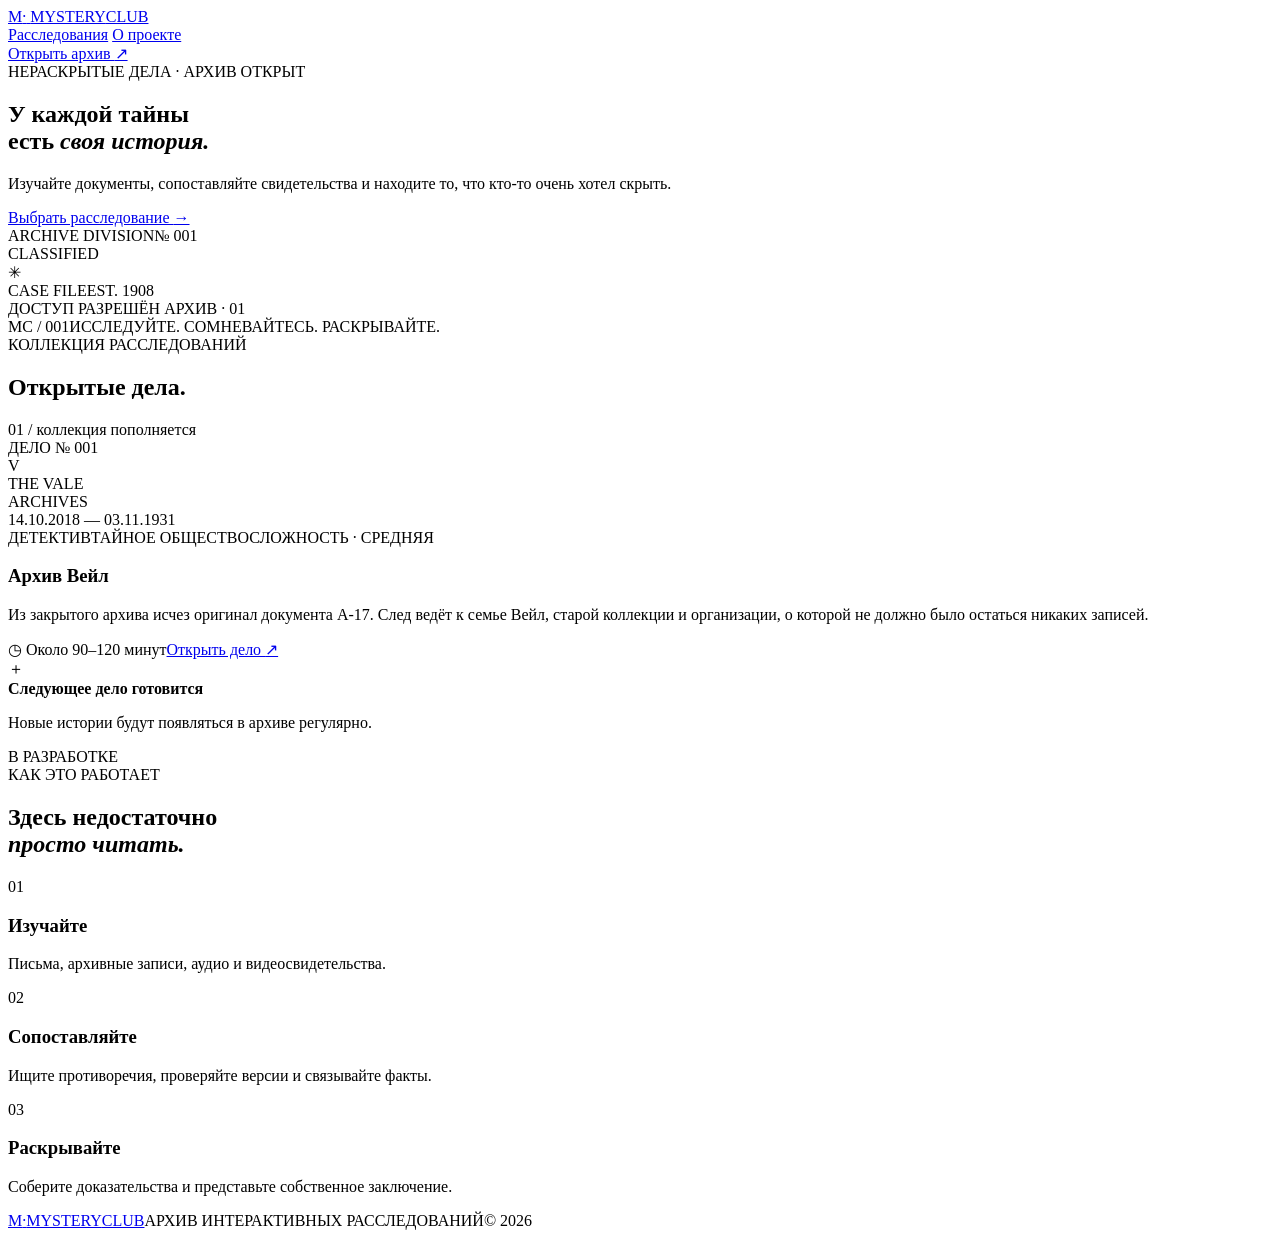
==== index.html @ b2b56231 "Create mystery platform homepage" ====
<!doctype html>
<html lang="ru">
<head>
  <meta charset="UTF-8">
  <meta name="viewport" content="width=device-width, initial-scale=1">
  <meta name="theme-color" content="#111318">
  <meta name="description" content="Интерактивные расследования, тайные архивы и истории, в которых каждая улика имеет значение.">
  <title>Mystery Club — интерактивные расследования</title>
  <link rel="preconnect" href="https://fonts.googleapis.com">
  <link rel="preconnect" href="https://fonts.gstatic.com" crossorigin>
  <link href="https://fonts.googleapis.com/css2?family=DM+Mono:wght@400;500&family=Manrope:wght@400;500;600;700;800&display=swap" rel="stylesheet">
  <link rel="stylesheet" href="styles.css">
</head>
<body>
  <div class="noise" aria-hidden="true"></div>
  <header class="topbar">
    <a class="brand" href="#" aria-label="Mystery Club — главная">
      <span class="brand-mark">M<span>·</span></span>
      <span class="brand-name">MYSTERY<span>CLUB</span></span>
    </a>
    <nav class="nav">
      <a class="active" href="#cases">Расследования</a>
      <a href="#about">О проекте</a>
    </nav>
    <a class="top-link" href="#cases">Открыть архив <span>↗</span></a>
  </header>

  <main>
    <section class="hero">
      <div class="hero-copy">
        <div class="eyebrow"><span class="live-dot"></span> НЕРАСКРЫТЫЕ ДЕЛА · АРХИВ ОТКРЫТ</div>
        <h1>У каждой тайны<br>есть <em>своя история.</em></h1>
        <p class="hero-text">Изучайте документы, сопоставляйте свидетельства и находите то, что кто-то очень хотел скрыть.</p>
        <a class="primary-button" href="#cases">Выбрать расследование <span>→</span></a>
      </div>
      <div class="hero-art" aria-label="Иллюстрация старого архивного дела">
        <div class="orbit orbit-one"></div><div class="orbit orbit-two"></div>
        <div class="file-card">
          <div class="file-top"><span>ARCHIVE DIVISION</span><span>№ 001</span></div>
          <div class="file-stamp">CLASSIFIED</div>
          <div class="file-symbol">✳</div>
          <div class="file-lines"><i></i><i></i><i></i></div>
          <div class="file-bottom"><span>CASE FILE</span><span>EST. 1908</span></div>
        </div>
        <span class="art-note note-a">ДОСТУП РАЗРЕШЁН</span>
        <span class="art-note note-b">АРХИВ · 01</span>
      </div>
      <div class="hero-index"><span>MC / 001</span><span>ИССЛЕДУЙТЕ. СОМНЕВАЙТЕСЬ. РАСКРЫВАЙТЕ.</span></div>
    </section>

    <section class="cases-section" id="cases">
      <div class="section-heading">
        <div><div class="eyebrow">КОЛЛЕКЦИЯ РАССЛЕДОВАНИЙ</div><h2>Открытые дела<span class="muted">.</span></h2></div>
        <div class="case-count"><span>01</span> /  коллекция пополняется</div>
      </div>
      <article class="case-card featured">
        <div class="case-visual">
          <div class="case-number">ДЕЛО № 001</div>
          <div class="case-seal">V</div>
          <div class="case-visual-caption">THE VALE<br>ARCHIVES</div>
          <div class="case-date">14.10.2018 — 03.11.1931</div>
        </div>
        <div class="case-info">
          <div class="case-meta"><span class="tag">ДЕТЕКТИВ</span><span class="tag">ТАЙНОЕ ОБЩЕСТВО</span><span class="difficulty">СЛОЖНОСТЬ · СРЕДНЯЯ</span></div>
          <h3>Архив Вейл</h3>
          <p>Из закрытого архива исчез оригинал документа А-17. След ведёт к семье Вейл, старой коллекции и организации, о которой не должно было остаться никаких записей.</p>
          <div class="case-bottom"><span class="duration">◷ Около 90–120 минут</span><a class="text-button" href="cases/vale-archive/">Открыть дело <span>↗</span></a></div>
        </div>
      </article>
      <div class="coming-card">
        <span class="coming-icon">＋</span>
        <div><strong>Следующее дело готовится</strong><p>Новые истории будут появляться в архиве регулярно.</p></div>
        <span class="coming-label">В РАЗРАБОТКЕ</span>
      </div>
    </section>

    <section class="about-section" id="about">
      <div class="eyebrow">КАК ЭТО РАБОТАЕТ</div>
      <h2>Здесь недостаточно<br><em>просто читать.</em></h2>
      <div class="steps">
        <div class="step"><span>01</span><h3>Изучайте</h3><p>Письма, архивные записи, аудио и видеосвидетельства.</p></div>
        <div class="step"><span>02</span><h3>Сопоставляйте</h3><p>Ищите противоречия, проверяйте версии и связывайте факты.</p></div>
        <div class="step"><span>03</span><h3>Раскрывайте</h3><p>Соберите доказательства и представьте собственное заключение.</p></div>
      </div>
    </section>
  </main>

  <footer><a class="brand footer-brand" href="#"><span class="brand-mark">M<span>·</span></span><span class="brand-name">MYSTERY<span>CLUB</span></span></a><span>АРХИВ ИНТЕРАКТИВНЫХ РАССЛЕДОВАНИЙ</span><span>© 2026</span></footer>
  <script src="script.js"></script>
</body>
</html>
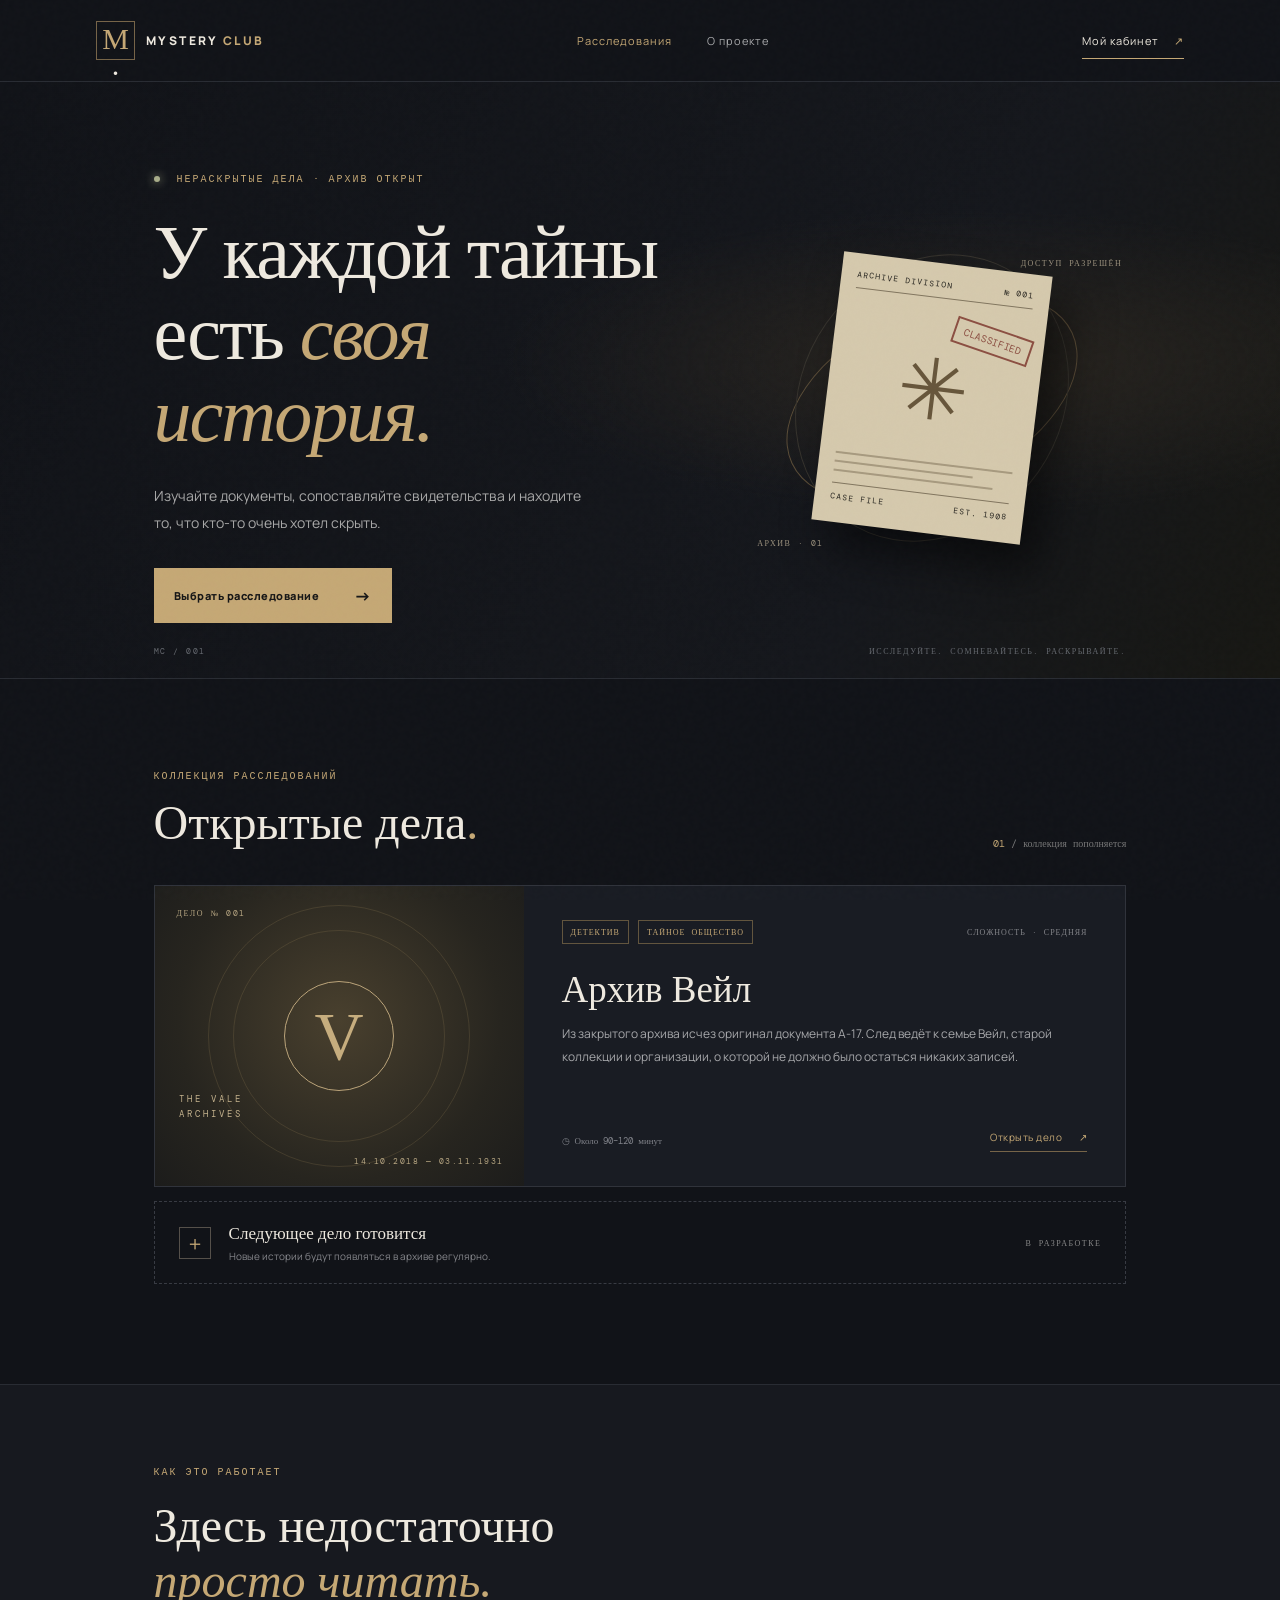
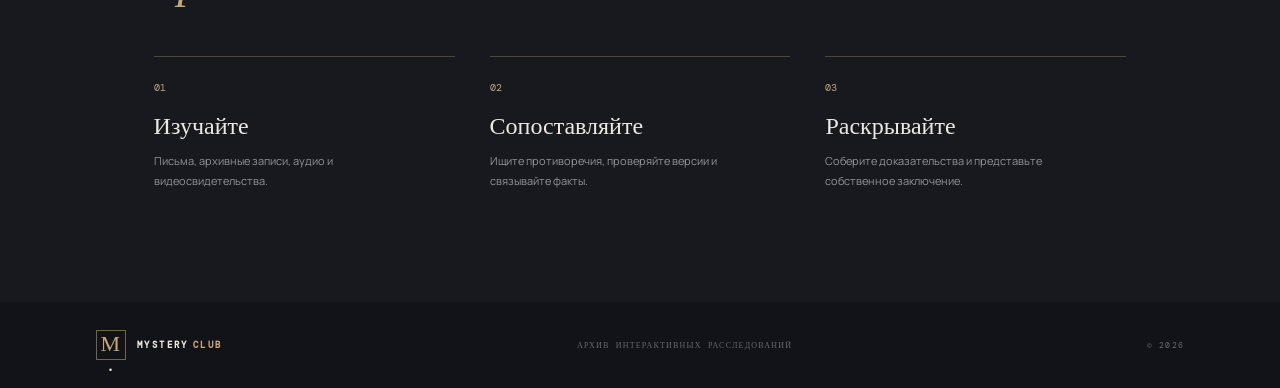
==== commit 1440004d: "Add workspace link to homepage" ====
--- a/index.html
+++ b/index.html
@@ -22,7 +22,7 @@
       <a class="active" href="#cases">Расследования</a>
       <a href="#about">О проекте</a>
     </nav>
-    <a class="top-link" href="#cases">Открыть архив <span>↗</span></a>
+    <a class="top-link" href="workspace/">Мой кабинет <span>↗</span></a>
   </header>
 
   <main>
--- a/styles.css
+++ b/styles.css
@@ -0,0 +1 @@
+:root{--bg:#111318;--panel:#191c23;--panel2:#20242d;--text:#eee9df;--muted:#96979a;--gold:#c5a875;--line:#343741;--serif:Georgia,'Times New Roman',serif}*{box-sizing:border-box}html{scroll-behavior:smooth}body{margin:0;background:var(--bg);color:var(--text);font-family:Manrope,Arial,sans-serif;overflow-x:hidden}.noise{position:fixed;inset:0;pointer-events:none;opacity:.035;z-index:5;background-image:url("data:image/svg+xml,%3Csvg viewBox='0 0 180 180' xmlns='http://www.w3.org/2000/svg'%3E%3Cfilter id='n'%3E%3CfeTurbulence type='fractalNoise' baseFrequency='.9' numOctaves='3' stitchTiles='stitch'/%3E%3C/filter%3E%3Crect width='100%25' height='100%25' filter='url(%23n)' opacity='.5'/%3E%3C/svg%3E")}.topbar{height:82px;padding:0 7.5%;display:flex;align-items:center;justify-content:space-between;border-bottom:1px solid #292c33;position:relative;z-index:2}.brand{display:flex;align-items:center;gap:11px;text-decoration:none;color:var(--text)}.brand-mark{font:30px var(--serif);color:var(--gold);border:1px solid #766448;width:39px;height:39px;display:grid;place-items:center}.brand-mark span{color:var(--text)}.brand-name{font-size:12px;letter-spacing:2.4px;font-weight:800}.brand-name span{color:var(--gold);margin-left:4px}.nav{display:flex;gap:35px}.nav a,.top-link{font-size:11px;letter-spacing:1px;text-decoration:none;color:#a7a8aa}.nav a.active{color:var(--gold)}.top-link{color:var(--text);border-bottom:1px solid var(--gold);padding:10px 0}.top-link span{color:var(--gold);margin-left:12px}.hero{min-height:570px;padding:90px 12% 55px;position:relative;display:flex;align-items:center;justify-content:space-between;gap:40px;border-bottom:1px solid #292c33;background:radial-gradient(ellipse at 76% 47%,#29251f 0,transparent 34%),linear-gradient(115deg,#111318,#15171c 70%,#171713)}.hero-copy{max-width:570px;z-index:1}.eyebrow{font:10px 'DM Mono',monospace;letter-spacing:2px;color:var(--gold)}.live-dot{display:inline-block;width:6px;height:6px;border-radius:50%;background:#a9ad8a;margin-right:9px;box-shadow:0 0 10px #a9ad8a}.hero h1{font:clamp(48px,6vw,76px)/1.07 var(--serif);font-weight:400;letter-spacing:-2px;margin:27px 0}.hero h1 em,.about-section h2 em{color:var(--gold);font-weight:400}.hero-text{max-width:430px;color:#a8a8a8;font-size:14px;line-height:1.9;margin-bottom:32px}.primary-button{display:inline-flex;align-items:center;gap:35px;background:var(--gold);color:#171717;padding:16px 20px;text-decoration:none;font-size:11px;font-weight:800;letter-spacing:.5px}.primary-button span{font-size:17px}.hero-art{width:330px;height:340px;position:relative;display:grid;place-items:center;margin-right:3%}.orbit{position:absolute;border:1px solid #5b4d38;border-radius:50%;transform:rotate(-25deg)}.orbit-one{width:310px;height:180px}.orbit-two{width:260px;height:300px;transform:rotate(35deg);border-color:#37342e}.file-card{width:210px;height:270px;background:#d5c9ad;color:#27251f;padding:16px;transform:rotate(7deg);box-shadow:20px 25px 45px #0008;position:relative}.file-top,.file-bottom{display:flex;justify-content:space-between;font:8px 'DM Mono',monospace;letter-spacing:1px;border-bottom:1px solid #82765f;padding-bottom:8px}.file-stamp{position:absolute;right:12px;top:58px;border:2px solid #8c4f42;color:#8c4f42;padding:5px 8px;font:10px 'DM Mono';transform:rotate(12deg)}.file-symbol{font:85px var(--serif);text-align:center;margin:42px 0 23px;color:#67563b}.file-lines{display:grid;gap:7px}.file-lines i{height:2px;background:#a79a7f;width:100%}.file-lines i:nth-child(2){width:78%}.file-lines i:nth-child(3){width:90%}.file-bottom{position:absolute;bottom:13px;left:16px;right:16px;border:0;border-top:1px solid #82765f;padding-top:8px}.art-note{position:absolute;font:8px 'DM Mono';letter-spacing:1.5px;color:#9c927e}.note-a{top:30px;right:-25px}.note-b{bottom:20px;left:-10px}.hero-index{position:absolute;bottom:22px;left:12%;right:12%;display:flex;justify-content:space-between;font:8px 'DM Mono';letter-spacing:1.5px;color:#666a70}.cases-section{padding:90px 12% 100px}.section-heading{display:flex;justify-content:space-between;align-items:end;margin-bottom:35px}.section-heading h2,.about-section h2{font:48px var(--serif);font-weight:400;margin:13px 0 0}.muted{color:var(--gold)}.case-count{font:10px 'DM Mono';color:#777}.case-count span{color:var(--gold)}.case-card{display:grid;grid-template-columns:38% 62%;background:var(--panel);border:1px solid #30333b;min-height:300px}.case-visual{background:radial-gradient(circle at 50% 45%,#49402e,#27251f 65%,#1c1c1b);position:relative;min-height:300px;display:flex;align-items:center;justify-content:center;overflow:hidden}.case-visual:before,.case-visual:after{content:"";position:absolute;width:260px;height:260px;border:1px solid #8d7952;border-radius:50%;opacity:.25}.case-visual:after{width:210px;height:210px}.case-number,.case-date{position:absolute;font:8px 'DM Mono';letter-spacing:1.5px;color:#b8a783}.case-number{top:22px;left:22px}.case-date{bottom:20px;right:20px}.case-seal{width:110px;height:110px;border:1px solid #bba47a;border-radius:50%;display:grid;place-items:center;font:68px var(--serif);color:#c6ad7e;z-index:1}.case-visual-caption{position:absolute;bottom:65px;left:24px;font:9px/1.6 'DM Mono';letter-spacing:3px;color:#c4b28d}.case-info{padding:34px 38px;display:flex;flex-direction:column}.case-meta{display:flex;gap:9px;align-items:center;flex-wrap:wrap}.tag{font:8px 'DM Mono';letter-spacing:1px;border:1px solid #62553e;color:var(--gold);padding:6px 8px}.difficulty{font:8px 'DM Mono';letter-spacing:1px;color:#85868b;margin-left:auto}.case-info h3{font:37px var(--serif);font-weight:400;margin:24px 0 12px}.case-info p{font-size:12px;line-height:1.9;color:#a6a7aa;max-width:560px;margin:0}.case-bottom{margin-top:auto;padding-top:24px;display:flex;justify-content:space-between;align-items:center}.duration{font:9px 'DM Mono';color:#81838a}.text-button{font-size:10px;letter-spacing:.5px;text-decoration:none;color:var(--gold);border-bottom:1px solid #766448;padding-bottom:7px}.text-button span{margin-left:14px}.coming-card{margin-top:14px;border:1px dashed #383b43;padding:20px 24px;display:flex;align-items:center;gap:18px}.coming-icon{width:32px;height:32px;border:1px solid #55504a;display:grid;place-items:center;color:var(--gold);font-size:20px}.coming-card strong{font:17px var(--serif);font-weight:400}.coming-card p{font-size:10px;color:#85868b;margin:5px 0 0}.coming-label{margin-left:auto;font:8px 'DM Mono';letter-spacing:1.5px;color:#888}.about-section{padding:80px 12% 100px;background:#17191f;border-top:1px solid #292c33}.about-section h2{margin:20px 0 48px}.steps{display:grid;grid-template-columns:repeat(3,1fr);gap:35px}.step{border-top:1px solid #4b453a;padding-top:17px}.step>span{font:10px 'DM Mono';color:var(--gold)}.step h3{font:24px var(--serif);font-weight:400;margin:17px 0 8px}.step p{font-size:11px;line-height:1.8;color:#92949a;max-width:230px}footer{padding:28px 7.5%;display:flex;align-items:center;justify-content:space-between;color:#666970;font:8px 'DM Mono';letter-spacing:1.2px}.footer-brand .brand-mark{width:30px;height:30px;font-size:22px}.footer-brand .brand-name{font-size:9px}@media(max-width:760px){.topbar{height:70px;padding:0 6%}.nav{display:none}.top-link{font-size:9px}.hero{padding:65px 7% 75px;min-height:auto}.hero-art{position:absolute;right:-85px;top:75px;opacity:.22;transform:scale(.8)}.hero-copy{max-width:100%}.hero h1{font-size:54px}.hero-text{font-size:12px;max-width:330px}.hero-index{left:7%;right:7%;font-size:7px}.hero-index span:last-child{max-width:180px;text-align:right}.cases-section,.about-section{padding:65px 6%}.section-heading{align-items:start;gap:15px;flex-direction:column}.section-heading h2,.about-section h2{font-size:40px}.case-card{grid-template-columns:1fr}.case-visual{min-height:230px}.case-info{padding:26px 22px;min-height:280px}.case-info h3{font-size:32px}.difficulty{margin-left:0}.case-bottom{gap:15px}.duration{font-size:8px}.coming-card{padding:16px;gap:12px}.coming-card strong{font-size:15px}.coming-card p{max-width:190px;line-height:1.6}.coming-label{display:none}.steps{grid-template-columns:1fr;gap:25px}.step p{max-width:100%}footer{padding:24px 6%;gap:15px;flex-wrap:wrap}footer>span:nth-child(2){order:3;width:100%}}
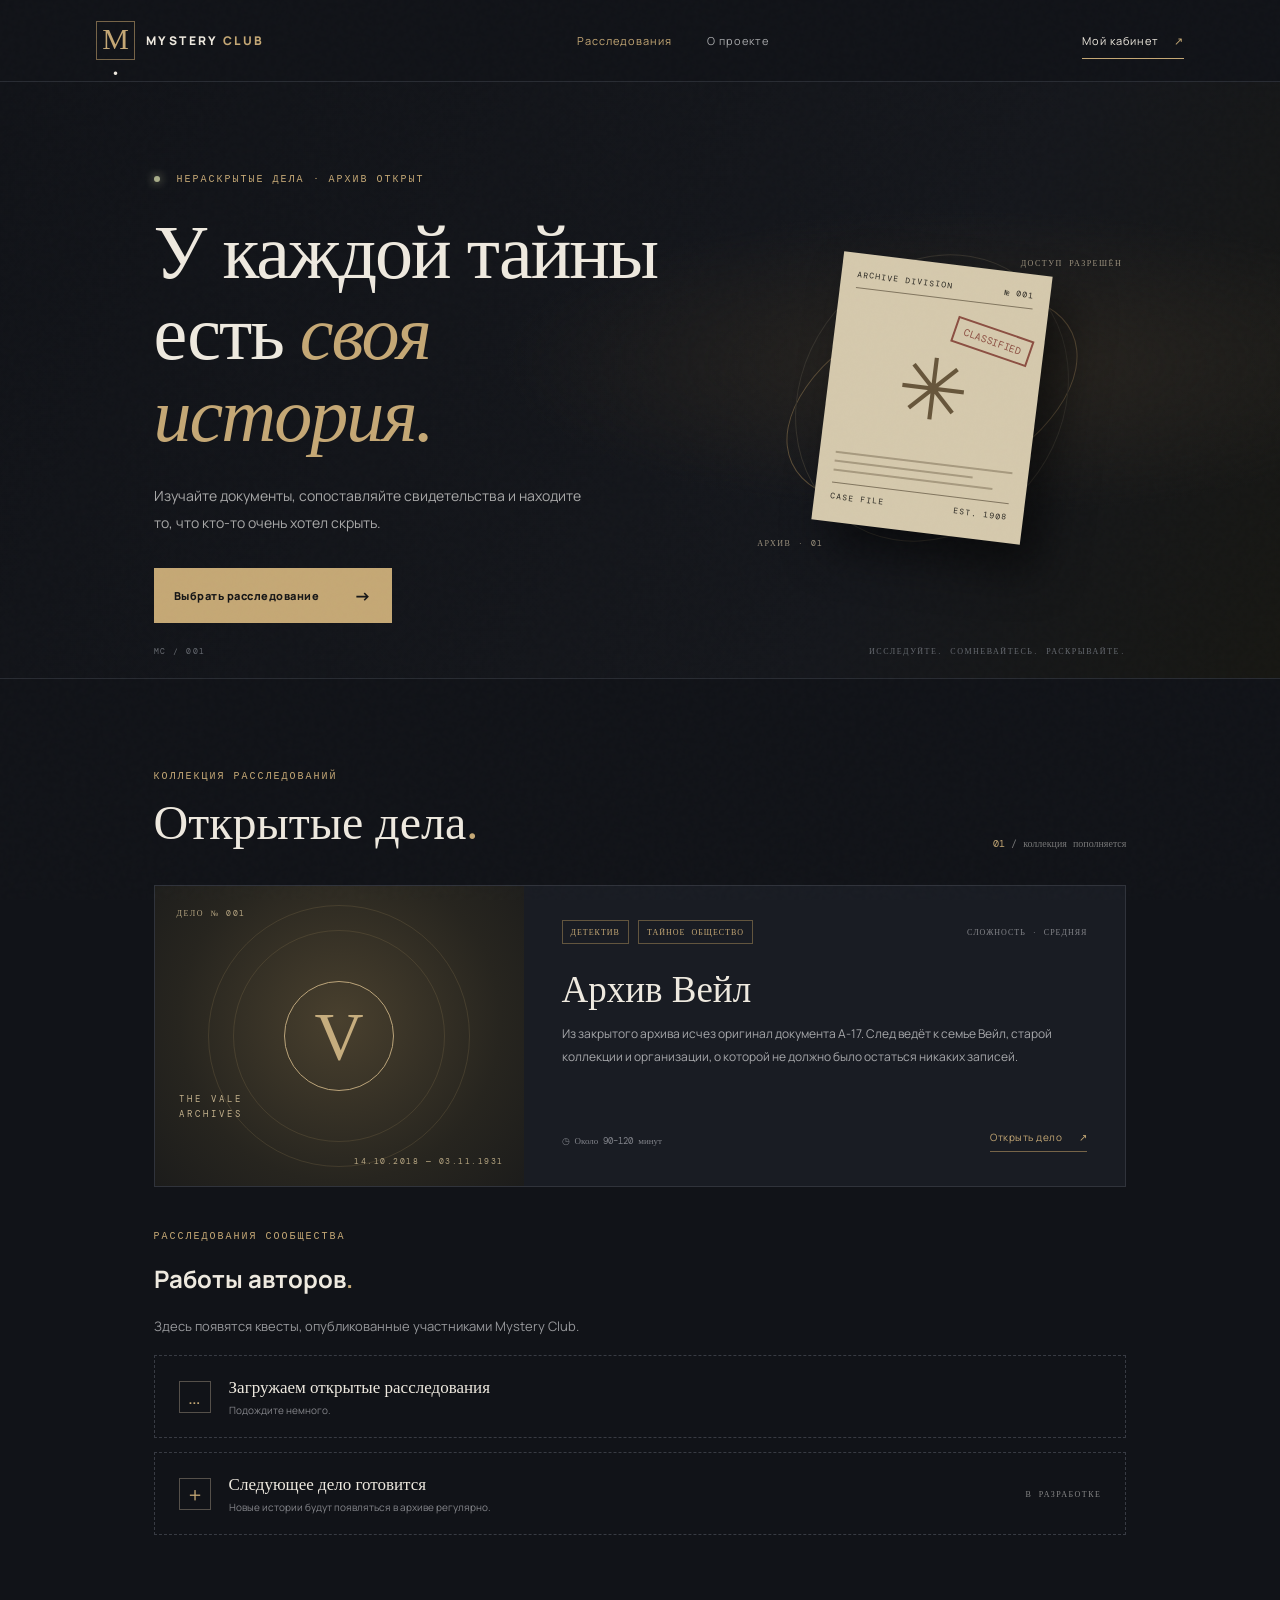
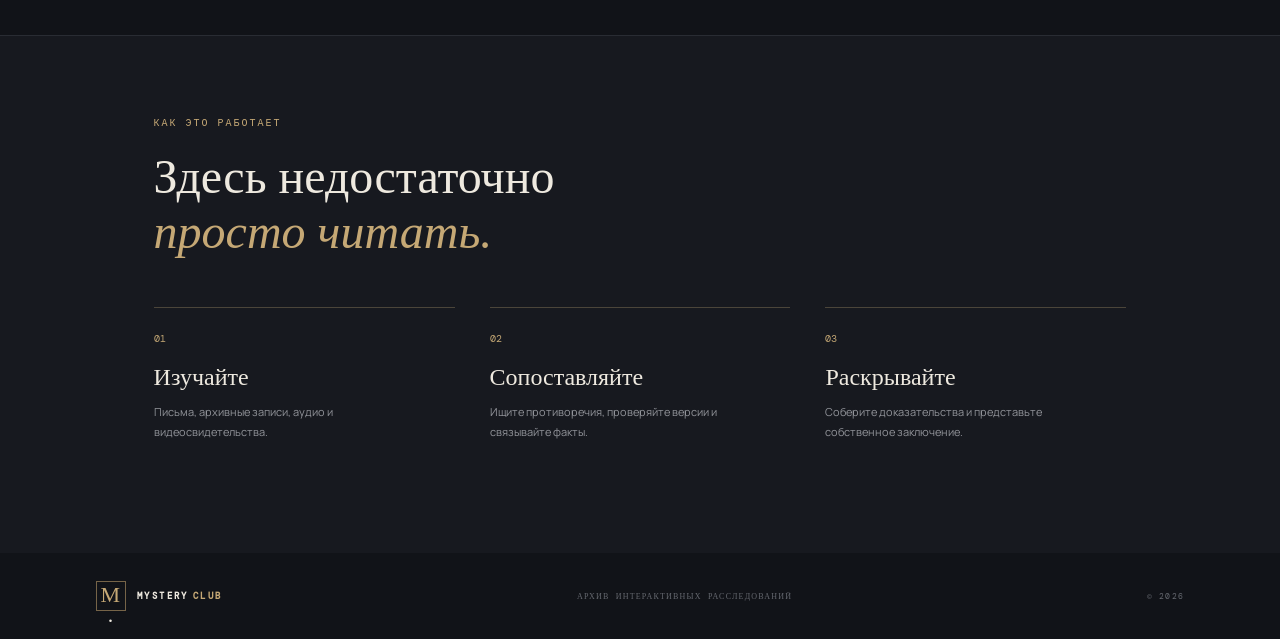
==== commit 65bfceb7: "Show community published quests on archive homepage" ====
--- a/index.html
+++ b/index.html
@@ -67,6 +67,8 @@
           <div class="case-bottom"><span class="duration">◷ Около 90–120 минут</span><a class="text-button" href="cases/vale-archive/">Открыть дело <span>↗</span></a></div>
         </div>
       </article>
+      <div class="community-heading" style="margin:42px 0 18px"><div class="eyebrow">РАССЛЕДОВАНИЯ СООБЩЕСТВА</div><h2>Работы авторов<span class="muted">.</span></h2><p style="color:var(--muted);font-size:13px;line-height:1.7">Здесь появятся квесты, опубликованные участниками Mystery Club.</p></div>
+      <div id="communityCases" class="community-cases"><div class="coming-card"><span class="coming-icon">…</span><div><strong>Загружаем открытые расследования</strong><p>Подождите немного.</p></div></div></div>
       <div class="coming-card">
         <span class="coming-icon">＋</span>
         <div><strong>Следующее дело готовится</strong><p>Новые истории будут появляться в архиве регулярно.</p></div>
@@ -86,6 +88,69 @@
   </main>
 
   <footer><a class="brand footer-brand" href="#"><span class="brand-mark">M<span>·</span></span><span class="brand-name">MYSTERY<span>CLUB</span></span></a><span>АРХИВ ИНТЕРАКТИВНЫХ РАССЛЕДОВАНИЙ</span><span>© 2026</span></footer>
+
+  <script type="module">
+    import { createClient } from 'https://esm.sh/@supabase/supabase-js@2';
+    const client = createClient(
+      'https://vjhicnvyjmafojwzouig.supabase.co',
+      'sb_publishable_zI43V_w51Vaar7F0VOUWzQ_WKMDOcFH'
+    );
+    const root = document.getElementById('communityCases');
+    const { data, error } = await client.from('quests')
+      .select('id,title,genre,difficulty,duration,format,description,created_at')
+      .eq('is_published', true)
+      .order('created_at', { ascending: false });
+    if (error) {
+      root.textContent = 'Не удалось загрузить открытые расследования. Попробуйте обновить страницу.';
+    } else if (!data?.length) {
+      root.innerHTML = '<div class="coming-card"><span class="coming-icon">＋</span><div><strong>Пока нет опубликованных работ</strong><p>Станьте первым автором, который поделится своим расследованием.</p></div><span class="coming-label">ОЖИДАЕМ АВТОРОВ</span></div>';
+    } else {
+      root.replaceChildren();
+      data.forEach((quest, index) => {
+        const card = document.createElement('article');
+        card.className = 'case-card community-case';
+        const visual = document.createElement('div');
+        visual.className = 'case-visual';
+        const number = document.createElement('div');
+        number.className = 'case-number';
+        number.textContent = 'ДЕЛО СООБЩЕСТВА № ' + String(index + 1).padStart(2, '0');
+        const seal = document.createElement('div');
+        seal.className = 'case-seal';
+        seal.textContent = 'M';
+        const caption = document.createElement('div');
+        caption.className = 'case-visual-caption';
+        caption.textContent = 'MYSTERY CLUB';
+        visual.append(number, seal, caption);
+        const info = document.createElement('div');
+        info.className = 'case-info';
+        const meta = document.createElement('div');
+        meta.className = 'case-meta';
+        [quest.genre, 'СЛОЖНОСТЬ · ' + quest.difficulty].filter(Boolean).forEach(value => {
+          const tag = document.createElement('span');
+          tag.className = 'tag';
+          tag.textContent = value;
+          meta.append(tag);
+        });
+        const title = document.createElement('h3');
+        title.textContent = quest.title;
+        const description = document.createElement('p');
+        description.textContent = quest.description || 'Автор пока не добавил описание этого расследования.';
+        const bottom = document.createElement('div');
+        bottom.className = 'case-bottom';
+        const duration = document.createElement('span');
+        duration.className = 'duration';
+        duration.textContent = '◷ ' + (quest.duration || 'Длительность не указана');
+        const label = document.createElement('span');
+        label.className = 'text-button';
+        label.textContent = 'Скоро можно будет открыть дело';
+        bottom.append(duration, label);
+        info.append(meta, title, description, bottom);
+        card.append(visual, info);
+        root.append(card);
+      });
+    }
+  </script>
+
   <script src="script.js"></script>
 </body>
 </html>
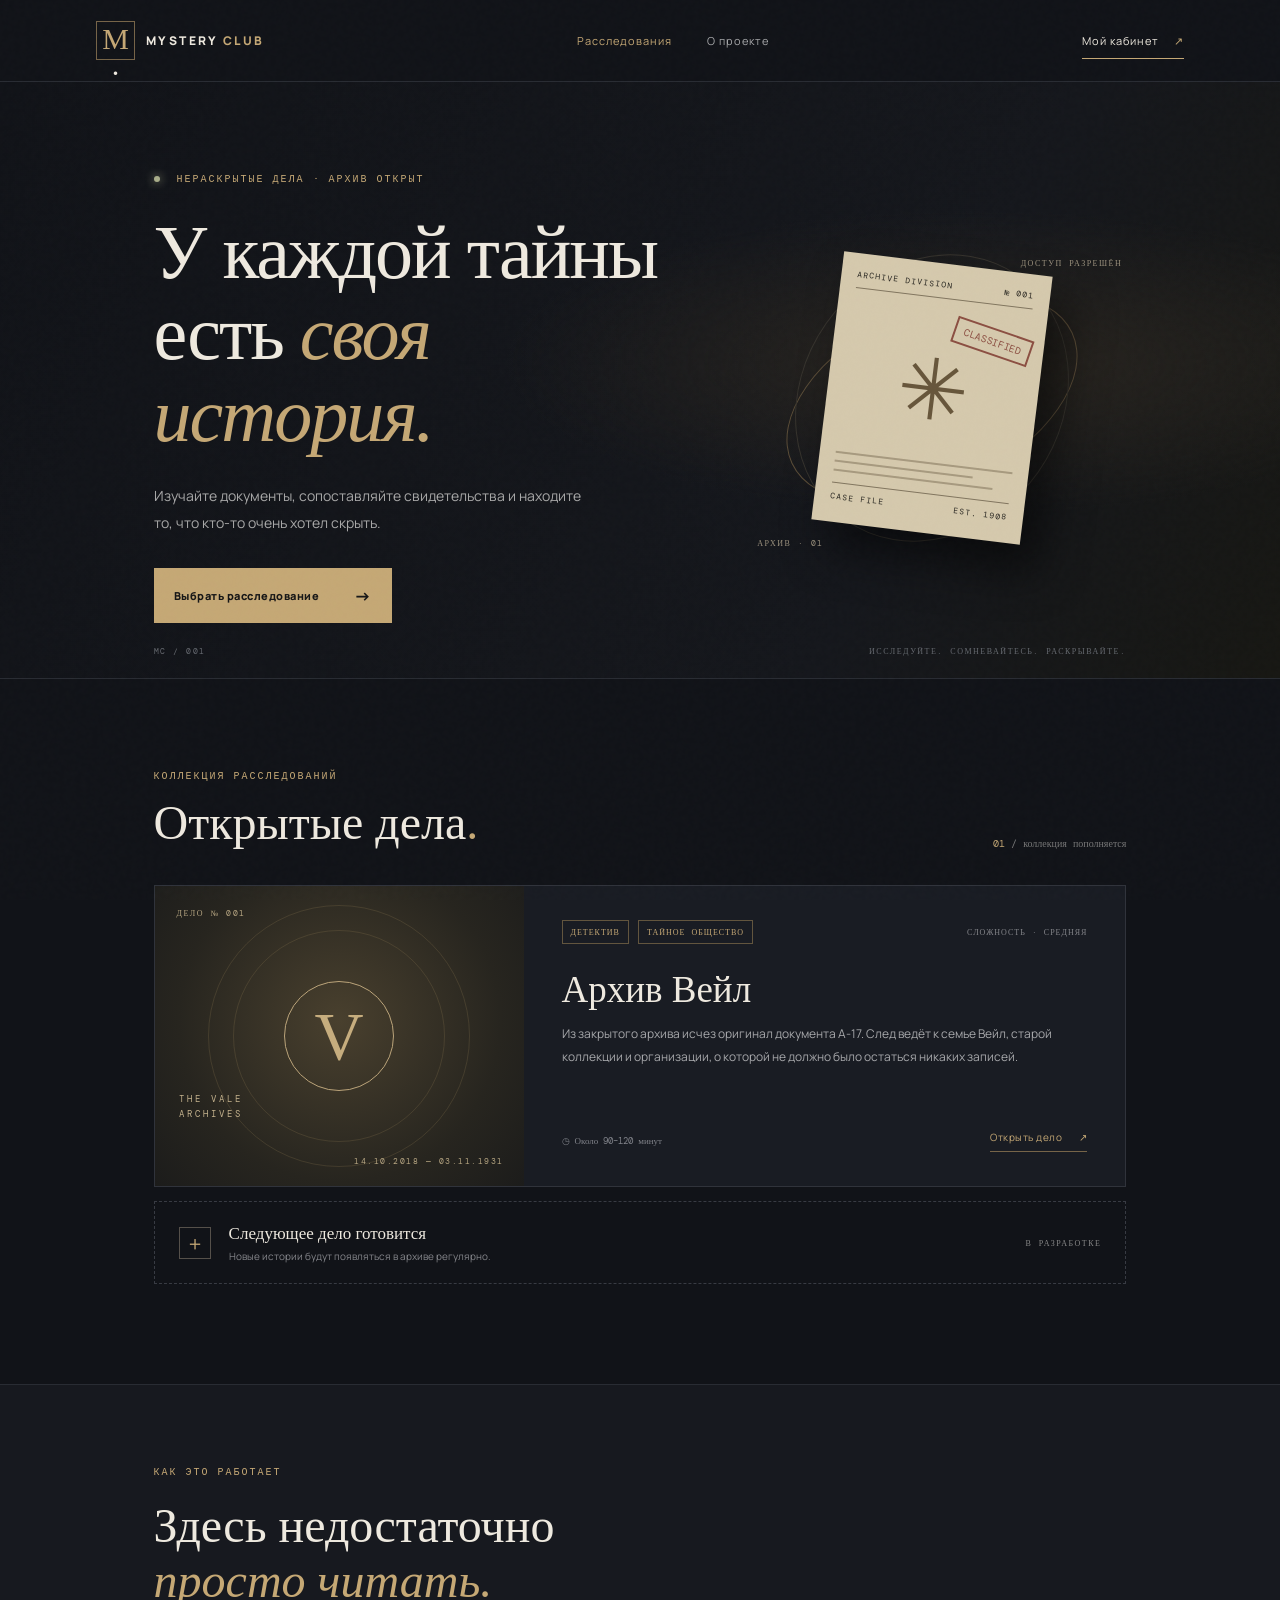
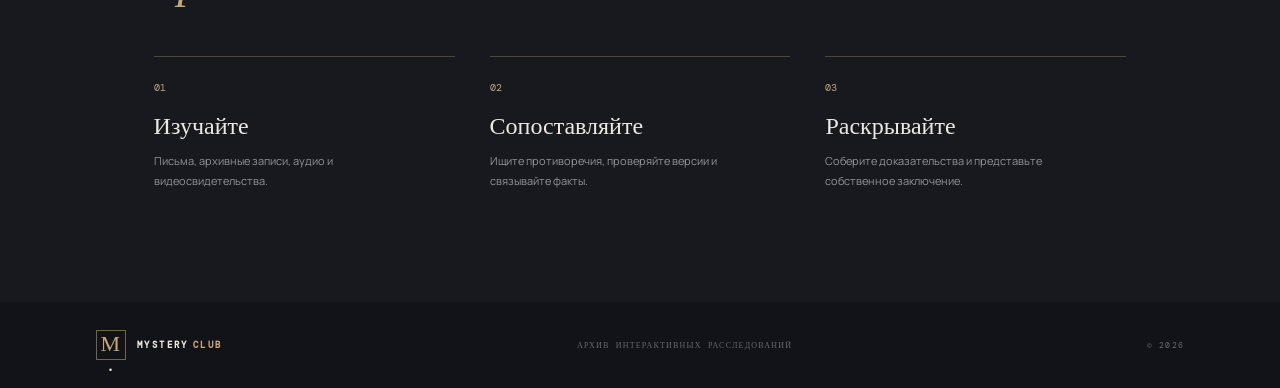
==== commit f28b7a67: "Restore curated Mystery Club archive homepage" ====
--- a/index.html
+++ b/index.html
@@ -67,8 +67,6 @@
           <div class="case-bottom"><span class="duration">◷ Около 90–120 минут</span><a class="text-button" href="cases/vale-archive/">Открыть дело <span>↗</span></a></div>
         </div>
       </article>
-      <div class="community-heading" style="margin:42px 0 18px"><div class="eyebrow">РАССЛЕДОВАНИЯ СООБЩЕСТВА</div><h2>Работы авторов<span class="muted">.</span></h2><p style="color:var(--muted);font-size:13px;line-height:1.7">Здесь появятся квесты, опубликованные участниками Mystery Club.</p></div>
-      <div id="communityCases" class="community-cases"><div class="coming-card"><span class="coming-icon">…</span><div><strong>Загружаем открытые расследования</strong><p>Подождите немного.</p></div></div></div>
       <div class="coming-card">
         <span class="coming-icon">＋</span>
         <div><strong>Следующее дело готовится</strong><p>Новые истории будут появляться в архиве регулярно.</p></div>
@@ -89,68 +87,6 @@
 
   <footer><a class="brand footer-brand" href="#"><span class="brand-mark">M<span>·</span></span><span class="brand-name">MYSTERY<span>CLUB</span></span></a><span>АРХИВ ИНТЕРАКТИВНЫХ РАССЛЕДОВАНИЙ</span><span>© 2026</span></footer>
 
-  <script type="module">
-    import { createClient } from 'https://esm.sh/@supabase/supabase-js@2';
-    const client = createClient(
-      'https://vjhicnvyjmafojwzouig.supabase.co',
-      'sb_publishable_zI43V_w51Vaar7F0VOUWzQ_WKMDOcFH'
-    );
-    const root = document.getElementById('communityCases');
-    const { data, error } = await client.from('quests')
-      .select('id,title,genre,difficulty,duration,format,description,created_at')
-      .eq('is_published', true)
-      .order('created_at', { ascending: false });
-    if (error) {
-      root.textContent = 'Не удалось загрузить открытые расследования. Попробуйте обновить страницу.';
-    } else if (!data?.length) {
-      root.innerHTML = '<div class="coming-card"><span class="coming-icon">＋</span><div><strong>Пока нет опубликованных работ</strong><p>Станьте первым автором, который поделится своим расследованием.</p></div><span class="coming-label">ОЖИДАЕМ АВТОРОВ</span></div>';
-    } else {
-      root.replaceChildren();
-      data.forEach((quest, index) => {
-        const card = document.createElement('article');
-        card.className = 'case-card community-case';
-        const visual = document.createElement('div');
-        visual.className = 'case-visual';
-        const number = document.createElement('div');
-        number.className = 'case-number';
-        number.textContent = 'ДЕЛО СООБЩЕСТВА № ' + String(index + 1).padStart(2, '0');
-        const seal = document.createElement('div');
-        seal.className = 'case-seal';
-        seal.textContent = 'M';
-        const caption = document.createElement('div');
-        caption.className = 'case-visual-caption';
-        caption.textContent = 'MYSTERY CLUB';
-        visual.append(number, seal, caption);
-        const info = document.createElement('div');
-        info.className = 'case-info';
-        const meta = document.createElement('div');
-        meta.className = 'case-meta';
-        [quest.genre, 'СЛОЖНОСТЬ · ' + quest.difficulty].filter(Boolean).forEach(value => {
-          const tag = document.createElement('span');
-          tag.className = 'tag';
-          tag.textContent = value;
-          meta.append(tag);
-        });
-        const title = document.createElement('h3');
-        title.textContent = quest.title;
-        const description = document.createElement('p');
-        description.textContent = quest.description || 'Автор пока не добавил описание этого расследования.';
-        const bottom = document.createElement('div');
-        bottom.className = 'case-bottom';
-        const duration = document.createElement('span');
-        duration.className = 'duration';
-        duration.textContent = '◷ ' + (quest.duration || 'Длительность не указана');
-        const label = document.createElement('span');
-        label.className = 'text-button';
-        label.textContent = 'Скоро можно будет открыть дело';
-        bottom.append(duration, label);
-        info.append(meta, title, description, bottom);
-        card.append(visual, info);
-        root.append(card);
-      });
-    }
-  </script>
-
   <script src="script.js"></script>
 </body>
 </html>
